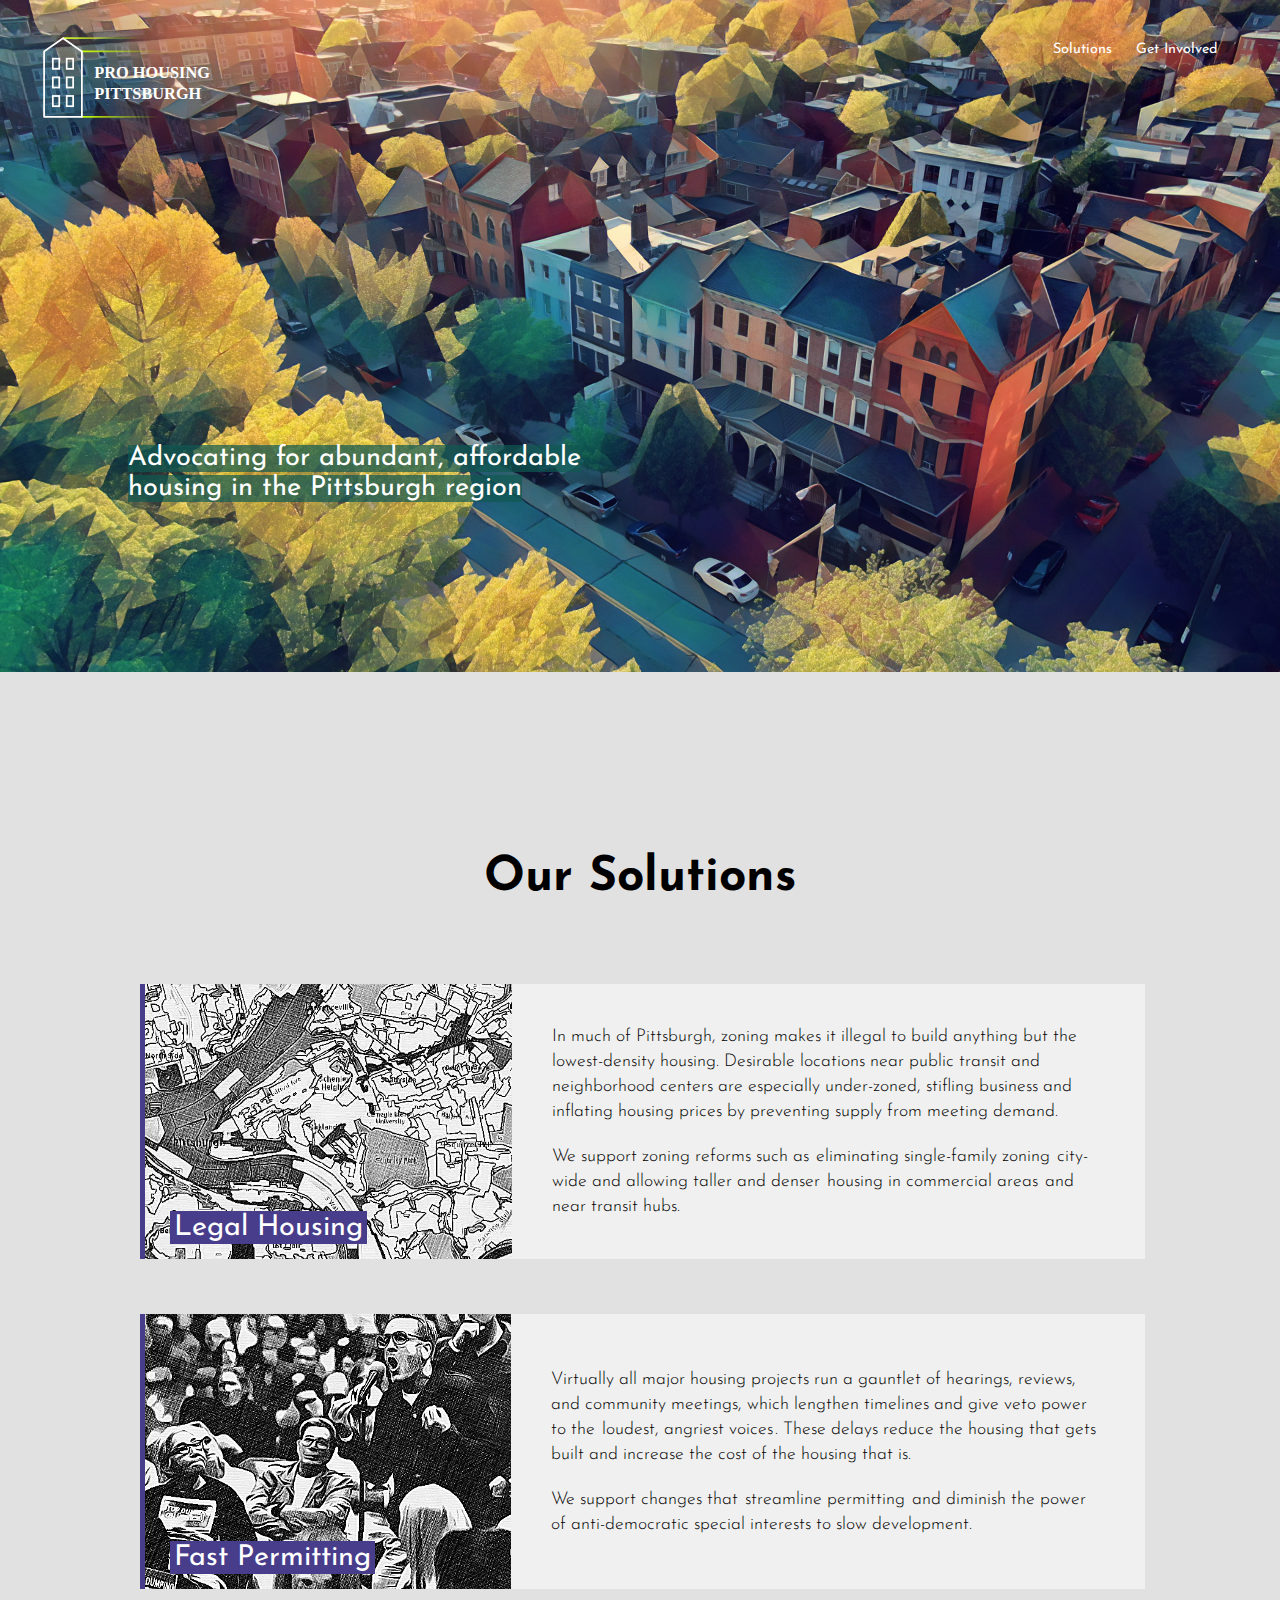
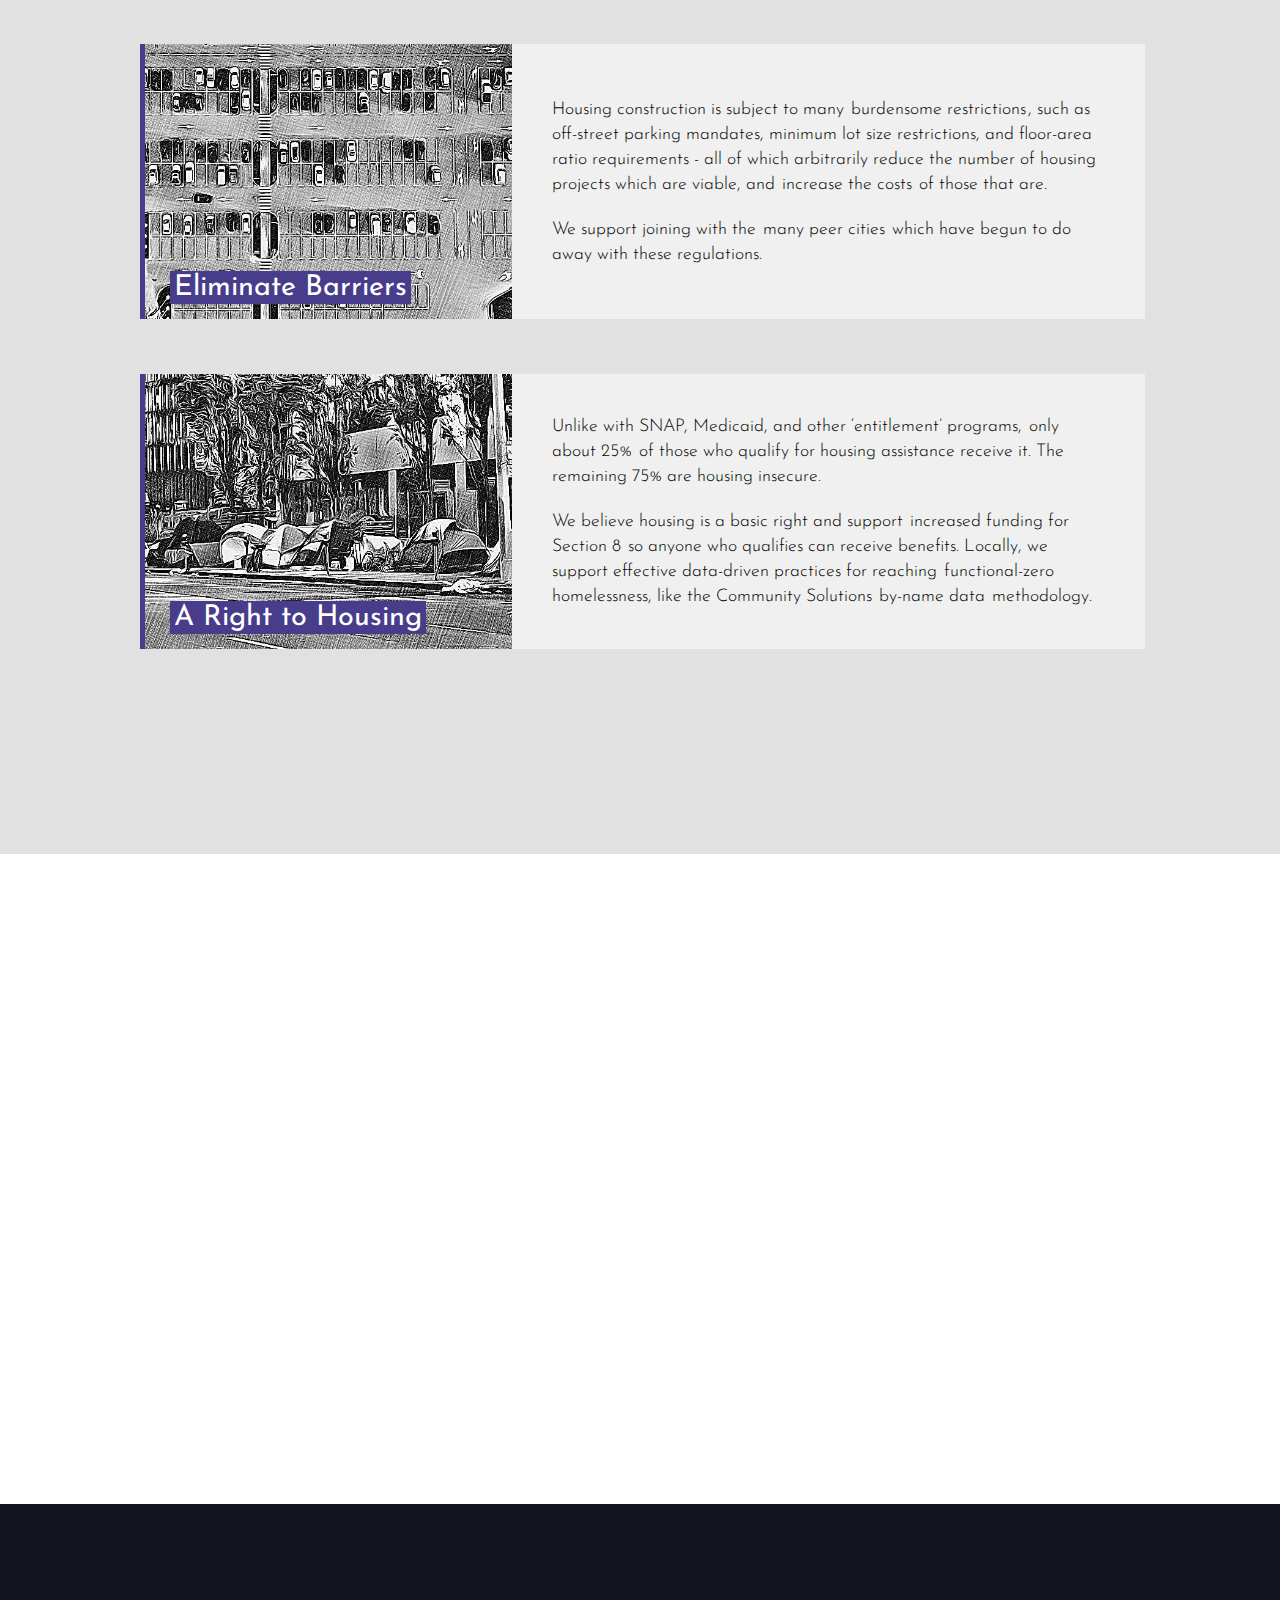
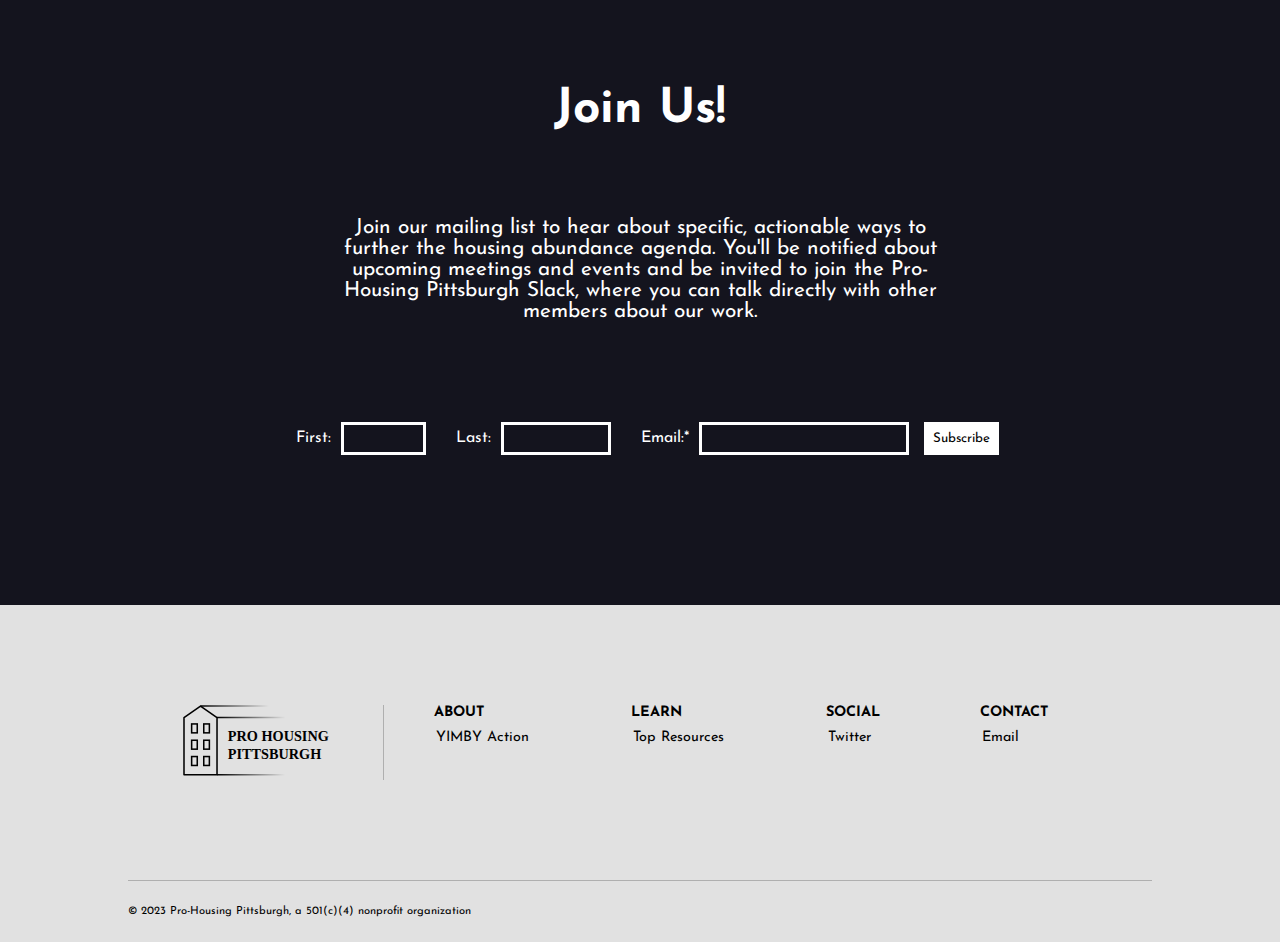
==== home.html @ b808aa14 "Remove extra files, better file structure" ====
<!DOCTYPE html>
<html lang="en">

<head>

    <meta charset="UTF-8">
    <title>Pro-Housing PGH</title>

    <!-- Load fonts from Google fonts -->
    <link rel="preconnect" href="https://fonts.googleapis.com">
    <link rel="preconnect" href="https://fonts.gstatic.com" crossorigin>
    <link href="https://fonts.googleapis.com/css2?family=Josefin+Sans:ital,wght@0,300;0,400;1,400&display=swap" rel="stylesheet">

    <!-- Load JQuery from Google hosted libraries -->
    <script src="https://ajax.googleapis.com/ajax/libs/jquery/3.6.3/jquery.min.js"></script>

    <!-- Load CSS stylesheet -->
    <link rel="stylesheet" type="text/css" href="css/style.css">

    <script>

        $(document).ready(function() {

            // Auto scroll to solutions section when link clicked
            $("#nav-link-solutions").click(function() {
                $("body,html").animate({
                    scrollTop : $("#section-solutions").offset().top
                }, 400);
            });

            // Auto scroll to get involved section when link clicked
            $("#nav-link-get-involved").click(function() {
                $("body,html").animate({
                    scrollTop : $("#section-get-involved").offset().top
                }, 1000);
            });

            // When we reach the solutions section the first time, fade in the boxes
            var fadeIn = false;

            // When we hover over one of the solution boxes, update the colors
            $(".solutions-card").hover(
                function() {
                    $(this).find(".solutions-card-content").addClass("active");
                    $(this).find(".card-header").addClass("active");
                    $(this).find(".emphasized-text").addClass("active");
                    $(this).find(".solutions-card-bottom-border").addClass("active");

                    $(this).find(".solutions-card-bottom-border").stop().css(
                        "background", "darkgreen"
                    ).css("border-color", "darkgreen").animate({
                        width:'100%'
                    }, "fast", "swing");

                }, function() {
                    $(".active").removeClass("active")
                    $(this).find(".solutions-card-bottom-border").css(
                        "background", "darkslateblue"
                    ).css(
                        "border-color", "darkslateblue"
                    ).animate(
                        {
                            width:'2%'
                        }, "fast", "swing", function() {
                            $(this).css("background", "transparent").css("border-color", "transparent");
                        }
                    );
                }
            );


        });

    </script>

</head>

<body>

    <!-- First page section, contains logo/nav bar and intro text -->
    <div id="section-intro" class="page-section">

        <!-- Wrap contents in a div so we can overlay things on image properly -->
        <div id="intro-section-wrapper">

            <!-- Background image for intro section -->
            <img id="intro-background-img" src="img/intro_background.png">

            <!-- Logo -->
            <img id="logo-img" src="img/logo/logo_header.svg">

            <div id="nav-bar">

                <a id="nav-link-solutions" class="nav-link">Solutions</a>
                <a id="nav-link-get-involved" class="nav-link">Get Involved</a>

            </div>

            <div id="intro-blurb-text"><span class="intro-text-shadow">Advocating for abundant, affordable housing in the Pittsburgh region</span></div>

        </div>

    </div>

    <!-- Third page section, contains info about "Out Solutions" -->
    <div id="section-solutions" class="page-section">

        <!-- Title for 'Our Solutions' section-->
        <div class="section-xx-title-wrapper">
            <h1>Our Solutions</h1>
        </div>

        <!-- Content for 'Problem' section-->
        <div id="section-solutions-content">

            <!-- "Housing Abundance" solution vertical -->
            <div id="solutions-abundance-vertical" class="solutions-card-wrapper">

                <!-- Cards for individual affordable housing solutions -->
                <div class="solutions-card">

                    <div class="solutions-card-content">

                        <div class="card-img-wrapper">
                            <img class="card-img" src="img/zoning_artwork.png">
                            <h3 id="card-header-1" class="card-header">Legal Housing</h3>
                        </div>

                        <div class="card-text">
                            <p>In much of Pittsburgh, zoning makes it illegal to build anything but the lowest-density housing. Desirable locations near public transit and neighborhood centers are especially under-zoned, stifling business and inflating housing prices by preventing supply from meeting demand.</p>
                            <p>We support zoning reforms such as <span class="emphasized-text"><a href="https://www.tandfonline.com/doi/full/10.1080/01944363.2019.1651216" target="_blank">eliminating single-family zoning</a></span> city-wide and allowing taller and denser <span class="emphasized-text"><a href="https://nlihc.org/resource/california-passes-bill-streamline-affordable-housing-production-commercial-zones" target="_blank">housing in commercial areas</a></span> and near transit hubs.</p>
                        </div>

                    </div>

                    <div class="solutions-card-bottom-border"></div>

                </div>

                <div class="solutions-card">

                    <div class="solutions-card-content">

                        <div class="card-img-wrapper">
                            <img class="card-img" src="img/hearing_artwork.png">
                            <h3 id="card-header-2" class="card-header">Fast Permitting</h3>
                        </div>

                        <div class="card-text">
                            <p>Virtually all major housing projects run a gauntlet of hearings, reviews, and community meetings, which lengthen timelines and give veto power to the <span class="emphasized-text"><a href="https://www.theatlantic.com/ideas/archive/2022/04/local-government-community-input-housing-public-transportation/629625/" target="_blank">loudest, angriest voices</a></span>. These delays reduce the housing that gets built and increase the cost of the housing that is.</p>
                            <p>We support changes that <span class="emphasized-text"><a href="https://nhc.org/policy-guide/expedited-permitting-and-review-the-basics/expedited-permitting-and-review-policies-encourage-affordable-development/" target="_blank">streamline permitting</a></span> and diminish the power of anti-democratic special interests to slow development.</p>
                        </div>

                    </div>

                    <div class="solutions-card-bottom-border"></div>

                </div>

                <div class="solutions-card">

                    <div class="solutions-card-content">

                        <div class="card-img-wrapper">
                            <img class="card-img" src="img/parking_artwork.png">
                            <h3 id="card-header-3" class="card-header">Eliminate Barriers</h3>
                        </div>

                        <div class="card-text">
                            <p>Housing construction is subject to many <span class="emphasized-text"><a href="https://www.planetizen.com/features/117584-four-low-hanging-fruit-zoning-reforms" target="_blank"> burdensome restrictions</a></span>, such as off-street parking mandates, minimum lot size restrictions, and floor-area ratio requirements - all of which arbitrarily reduce the number of housing projects which are viable, and <span class="emphasized-text"><a href="https://www.planning.org/planning/2022/spring/a-business-case-for-dropping-parking-minimums/" target="_blank">increase the costs</a></span> of those that are.</p>
                            <p>We support joining with the <span class="emphasized-text"><a href="https://parkingreform.org/resources/mandates-map/" target="_blank">many peer cities</a></span> which have begun to do away with these regulations.</p>
                        </div>

                    </div>

                    <div class="solutions-card-bottom-border"></div>

                </div>

                <!-- Cards for individual affordable housing solutions -->
                <div class="solutions-card">

                    <div class="solutions-card-content">

                        <div class="card-img-wrapper">
                            <img class="card-img" src="img/homeless_artwork.png">
                            <h3 id="card-header-4" class="card-header">A Right to Housing</h3>
                        </div>

                        <div class="card-text">
                            <p>Unlike with SNAP, Medicaid, and other ‘entitlement’ programs, <span class="emphasized-text"><a href="https://www.vox.com/2014/5/31/5764262/76-percent-of-people-who-qualify-for-housing-aid-dont-get-it" target="_blank">only about 25%</a></span> of those who qualify for housing assistance receive it. The remaining 75% are housing insecure.</p>
                            <p>We believe housing is a basic right and support <span class="emphasized-text"><a href="https://www.vox.com/2020/7/9/21316912/joe-biden-housing-plan-section-8" target="_blank">increased funding for Section 8</a></span> so anyone who qualifies can receive benefits. Locally, we support effective data-driven practices for reaching <span class="emphasized-text"><a href="https://community.solutions/built-for-zero/functional-zero/" target="_blank">functional-zero</a></span> homelessness, like the Community Solutions <span class="emphasized-text"><a href="https://community.solutions/quality-by-name-data/" target="_blank">by-name data</a></span> methodology.</p>
                        </div>

                    </div>

                    <div class="solutions-card-bottom-border"></div>

                </div>

            </div>

        </div>

    </div>

    <!-- Mid-screen image to break up page -->
    <div class="page-section img-parallax-wrapper">
    </div>

    <!-- Fourth page section, contains info about how to "Get Involved" -->
    <div id="section-get-involved" class="page-section">

        <!-- Title for 'Our Solutions' section-->
        <div class="section-xx-title-wrapper">
            <h1>Join Us!</h1>
        </div>

        <!-- Mailchimp signup form START -->
        <div id="get-involved-content">

            <div id="get-involved-text">
                Join our mailing list to hear about specific, actionable ways to further the housing abundance agenda. You'll be notified about upcoming meetings and events and be invited to join the Pro-Housing Pittsburgh Slack, where you can talk directly with other members about our work.
            </div>

            <!-- Form containing name and email entry boxes -->
            <form action="https://gmail.us21.list-manage.com/subscribe/post?u=270a55081df7a0a743f681827&amp;id=89d2622dd1&amp;f_id=00e0d3e1f0" method="post" id="mc-embedded-subscribe-form" name="mc-embedded-subscribe-form" class="validate" target="_blank" novalidate>

                <!-- Div wrapper for form elements so we can format them nicely-->
                <div id="mc-signup-form-wrapper">

                    <!-- First name entry box -->
                    <div class="mc-field-group">
                        <label for="mce-FNAME">First:</label>
                        <input type="text" value="" name="FNAME" class="" id="mce-FNAME">
                        <span id="mce-FNAME-HELPERTEXT" class="helper_text"></span>
                    </div>

                    <!-- Last name entry box -->
                    <div class="mc-field-group">
                        <label for="mce-LNAME">Last:</label>
                        <input type="text" value="" name="LNAME" class="" id="mce-LNAME">
                        <span id="mce-LNAME-HELPERTEXT" class="helper_text"></span>
                    </div>

                    <!-- Email entry box -->
                    <div class="mc-field-group">
                        <label for="mce-EMAIL">Email:*</label>
                        <input type="email" value="" name="EMAIL" class="required email" id="mce-EMAIL" required>
                        <span id="mce-EMAIL-HELPERTEXT" class="helper_text"></span>
                    </div>

                    <div id="mce-responses" class="clear foot">
                        <div class="response" id="mce-error-response" style="display:none"></div>
                        <div class="response" id="mce-success-response" style="display:none"></div>
                    </div>

                    <!-- real people should not fill this in and expect good things - do not remove this or risk form bot signups-->
                    <div style="position: absolute; left: -5000px;" aria-hidden="true"><input type="text" name="b_270a55081df7a0a743f681827_89d2622dd1" tabindex="-1" value=""></div>

                    <!-- 'Subscribe' button -->
                    <div class="optionalParent">
                        <div class="clear foot">
                            <input type="submit" value="Subscribe" name="subscribe" id="mc-embedded-subscribe" class="button">
                        </div>
                    </div>

                </div>

            </form>

        </div>

        <!-- Mailchimp-provided script for validating form contents-->
        <script type='text/javascript' src='//s3.amazonaws.com/downloads.mailchimp.com/js/mc-validate.js'></script><script type='text/javascript'>(function($) {window.fnames = new Array(); window.ftypes = new Array();fnames[0]='EMAIL';ftypes[0]='email';fnames[1]='FNAME';ftypes[1]='text';fnames[2]='LNAME';ftypes[2]='text';fnames[3]='ADDRESS';ftypes[3]='address';fnames[4]='PHONE';ftypes[4]='phone';fnames[5]='BIRTHDAY';ftypes[5]='birthday';}(jQuery));var $mcj = jQuery.noConflict(true);</script>

        <!--Mailchimp signup form END -->

    </div>

    <!-- Footer section, contains links, info, addresses, etc. -->
    <div id="section-footer" class="page-section">

        <div id="footer-contents">

            <img id="logo-footer" src="img/logo/logo_black.svg">

            <!-- 'About' vertical -->
            <div class="footer-vertical">
                <h1 class="footer-vertical-heading">About</h1>
                <a href="https://yimbyaction.org/2021/" target="_blank">YIMBY Action</a>
            </div>

            <!-- 'Learn' vertical -->
            <div class="footer-vertical">
                <h1 class="footer-vertical-heading">Learn</h1>
                <a href="https://yimbyaction.org/2021/top-resources/">Top Resources</a>
            </div>

            <!-- 'Social' vertical -->
            <div class="footer-vertical">
                <h1 class="footer-vertical-heading">Social</h1>
                <a href="https://twitter.com/ProHousingPgh" target="_blank">Twitter</a>
            </div>

            <!-- 'Contact' vertical -->
            <div class="footer-vertical">
                <h1 class="footer-vertical-heading">Contact</h1>
                <a href="mailto:prohousingpgh@gmail.com">Email</a>
            </div>

        </div>

        <div id="copyright-section">
            <div id="copyright-text-wrapper">
                <span>&copy; 2023 Pro-Housing Pittsburgh, a 501(c)(4) nonprofit organization</span>
            </div>
        </div>


    </div>

</body>
</html>
---- css/style.css ----
:root {
    --color-primary: rgb(20, 20, 30);
    --color-secondary: rgb(225, 225, 225);
    --bg-color-card: rgb(240, 240, 240);
    --font-color-on-dark: white;
    --font-color-on-light: black;
}

html {
    font-family: "Josefin Sans", "sans-serif";
}

body {
    margin: 0;
}

body::-webkit-scrollbar {
    display: none;  /* Safari and Chrome */
}

a {
    text-decoration: none;
    border: 2px solid rgb(0, 0, 0, 0);
}

a:link, a:visited, a:active {
    color: inherit;
}

a:hover {
    border-bottom-color: inherit;
    border-bottom: 2px solid;
}

.page-section {
    width: 100%;
    padding: 150px 0;
}

#section-intro {
    background-color: var(--color-primary);
    color: var(--font-color-on-dark);
    padding: 0;
}

#section-solutions {
    background-color: var(--color-secondary);
    color: var(--font-color-on-light);
}

#section-get-involved {
    background-color: var(--color-primary);
    color: var(--font-color-on-dark);
}

#section-footer {
    background-color: var(--color-secondary);
    color: var(--font-color-on-light);
    padding: 100px 0 25px 0;
}

#intro-section-wrapper {
    position: relative;
}

#intro-background-img {
    width: 100%;
    display: block;
}

#header-bar {
    width: 100%;
}

#logo-img {
    height: 125px;
    position: absolute;
    top: 15px;
    left: 5px;
}

#nav-bar {
    display: flex;
    flex-direction: row;
    align-items: center;
    justify-content: space-between;
    position: absolute;
    top: 40px;
    right: 50px;
}

#section-intro a {
    font-size: 0.9rem;
    margin: 0 10px;
    cursor: pointer;
}

#intro-blurb-text {
    font-size: 1.7rem;
    width: 40%;
    min-width: 400px;
    position: absolute;
    left: 10%;
    bottom: 25%;
    line-height: 30px;
}

.intro-text-shadow {
    background: rgba(16,88,81, 0.7);
}

.section-xx-title-wrapper {
    display: flex;
    flex-direction: column;
    align-items: center;
    justify-content: center;
}

.section-xx-title-wrapper h1 {
    font-size: 3.0rem;
}

#section-solutions-content {
    display: flex;
    flex-direction: row;
    align-items: center;
    justify-content: center;
    padding-top: 50px;
}

.solutions-card-wrapper {
    display: flex;
    flex-direction: column;
    align-items: center;
    justify-content: center;
    width: 95%;
    max-width: 1000px;
    min-width: 300px;
}

.solutions-card {
    height: 280px;
    width: 100%;
    margin: 0 0 50px 0;
    display: flex;
    flex-direction: column;
}

.solutions-card-content {
    height: 275px;
    width: 100%;
    display: flex;
    border-left: 5px solid darkslateblue;
    background-color: var(--bg-color-card);
}

.solutions-card-content.active {
    border-color: darkgreen;
}

.solutions-card a:hover {
    border-bottom: none;
    background: darkgreen;
    color: white;
}

.solutions-card-bottom-border {
    height: 5px;
    width: 2%;
    border-left: 5px solid transparent;
    background: transparent;
}

.solutions-card-bottom-border.active {
    background: darkgreen;
    border-color: darkgreen;
}

.card-img-wrapper {
    height: 100%;
    position: relative;
}

.card-img {
    height: 100%;
    object-fit: cover;
}

.card-header {
    position: absolute;
    font-size: 1.8rem;
    bottom: 0;
    padding: 2px 4px;
    text-align: center;
    color: white;
    margin: 0 0 15px 25px;
    font-weight: 400;
    background: darkslateblue;
}

.card-header.active {
    background: darkgreen;
}

.card-text {
    width: 100%;
    display: flex;
    flex-direction: column;
    align-items: center;
    justify-content: center;
    padding: 40px;
}

.card-text p {
    width: 100%;
    text-align: left;
    font-size: 1.1rem;
    font-weight: 300;
    line-height: 25px;
    margin: 10px 0;
}

.emphasized-text.active {
    text-decoration: underline;
    color: darkgreen;
}

#get-involved-content {
    display: flex;
    flex-direction: column;
    align-items: center;
    justify-content: center;
}

#get-involved-text {
    margin: 50px 0 100px 0;
    text-align: center;
    width: 50%;
    font-size: 1.3rem;
}

#mc-signup-form-wrapper {
    display: flex;
    flex-direction: row;
    align-items: baseline;
    justify-content: center;
}

.mc-field-group {
    padding: 0 15px;
}

.mc-field-group label {
    margin-right: 5px;
}

.mc-field-group input {
    background-color: rgba(0, 0, 0, 0);
    color: var(--font-color-on-dark);
    border: 3px solid var(--font-color-on-dark);
    height: 25px;
    font-family: "Josefin Sans", "sans-serif";
}

.mce_inline_error {
    margin-top: 10px;
    text-align: center;
    font-style: italic;
    color: palevioletred;
}

#mce-FNAME {
    width: 75px;
}

#mce-LNAME {
    width: 100px;
}

#mce-EMAIL {
    width: 200px;
}

#mc-embedded-subscribe {
    background-color: white;
    height: 33px;
    color: black;
    border: 3px solid var(--font-color-on-dark);
    font-family: "Josefin Sans", "sans-serif";
}

#footer-contents {
    display: flex;
    flex-direction: row;
    align-items: start;
    justify-content: center;
}

#logo-footer {
    height: 75px;
    padding-right: 50px;
    border-right: 1px solid rgb(175, 175, 175);
}

.footer-vertical {
    display: flex;
    flex-direction: column;
    justify-content: center;
    padding: 0 50px;
}

.footer-vertical-heading {
    text-transform: uppercase;
    font-size: 0.9rem;
    margin-top: 0px;
    margin-bottom: 3px;
}

.footer-vertical a {
    font-size: 0.9rem;
    margin-top: 5px;
    width: fit-content;
}

#copyright-section {
    display: flex;
    align-items: center;
    justify-content: center;

}

#copyright-text-wrapper {
    width: 80%;
    margin-top: 100px;
    padding-top: 25px;
    border-top: 1.0px solid rgb(175, 175, 175);
    font-size: 0.7rem;
}

#copyright-text-wrapper a:hover {
    border-bottom: 1px solid;
}

.section-xx-footer {
    width: 100%;
    margin-top: 75px;
    display: flex;
    align-items: center;
    justify-content: center;
}

.img-parallax-wrapper {
    /* The image used */
    background-image: url("../img/home_midscreen.png");

    /* Set a specific height */
    min-height: 350px;

    /* Create the parallax scrolling effect */
    background-attachment: fixed;
    background-position: center;
    background-repeat: no-repeat;
    background-size: cover;
}
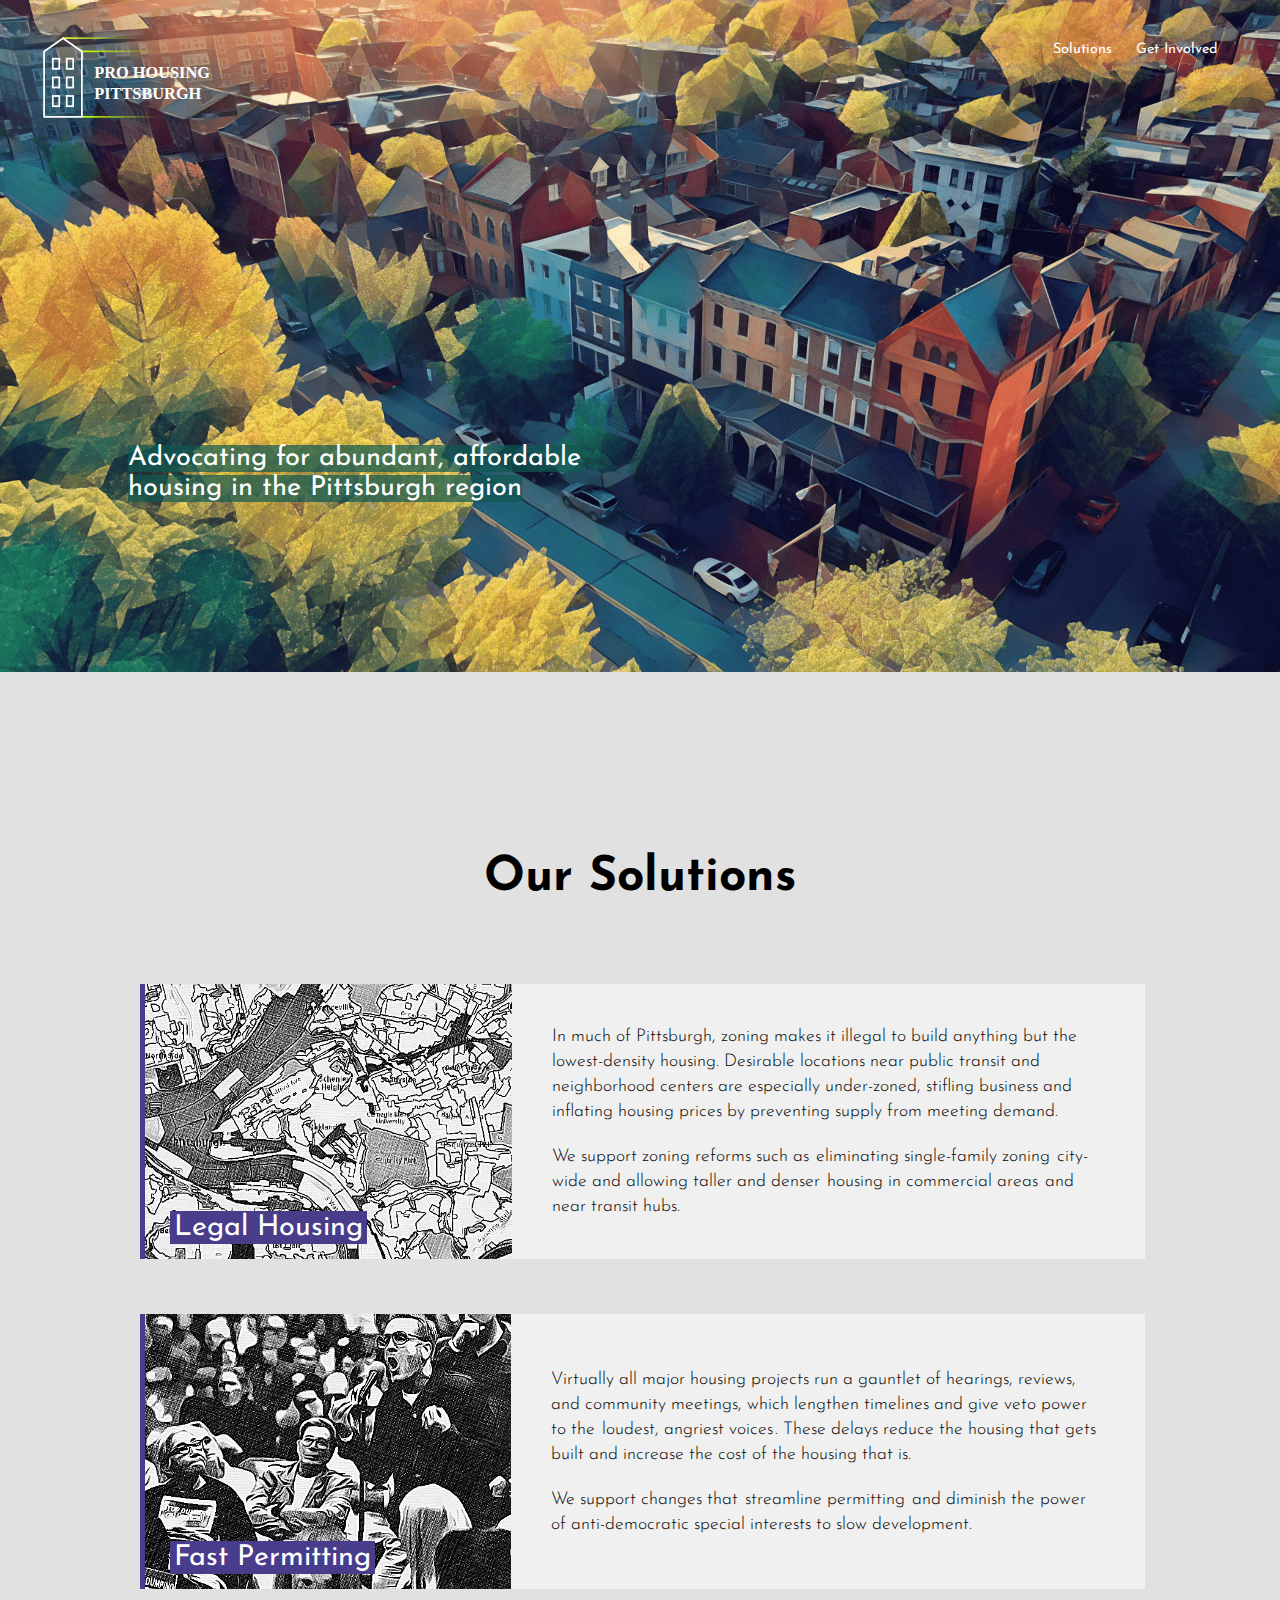
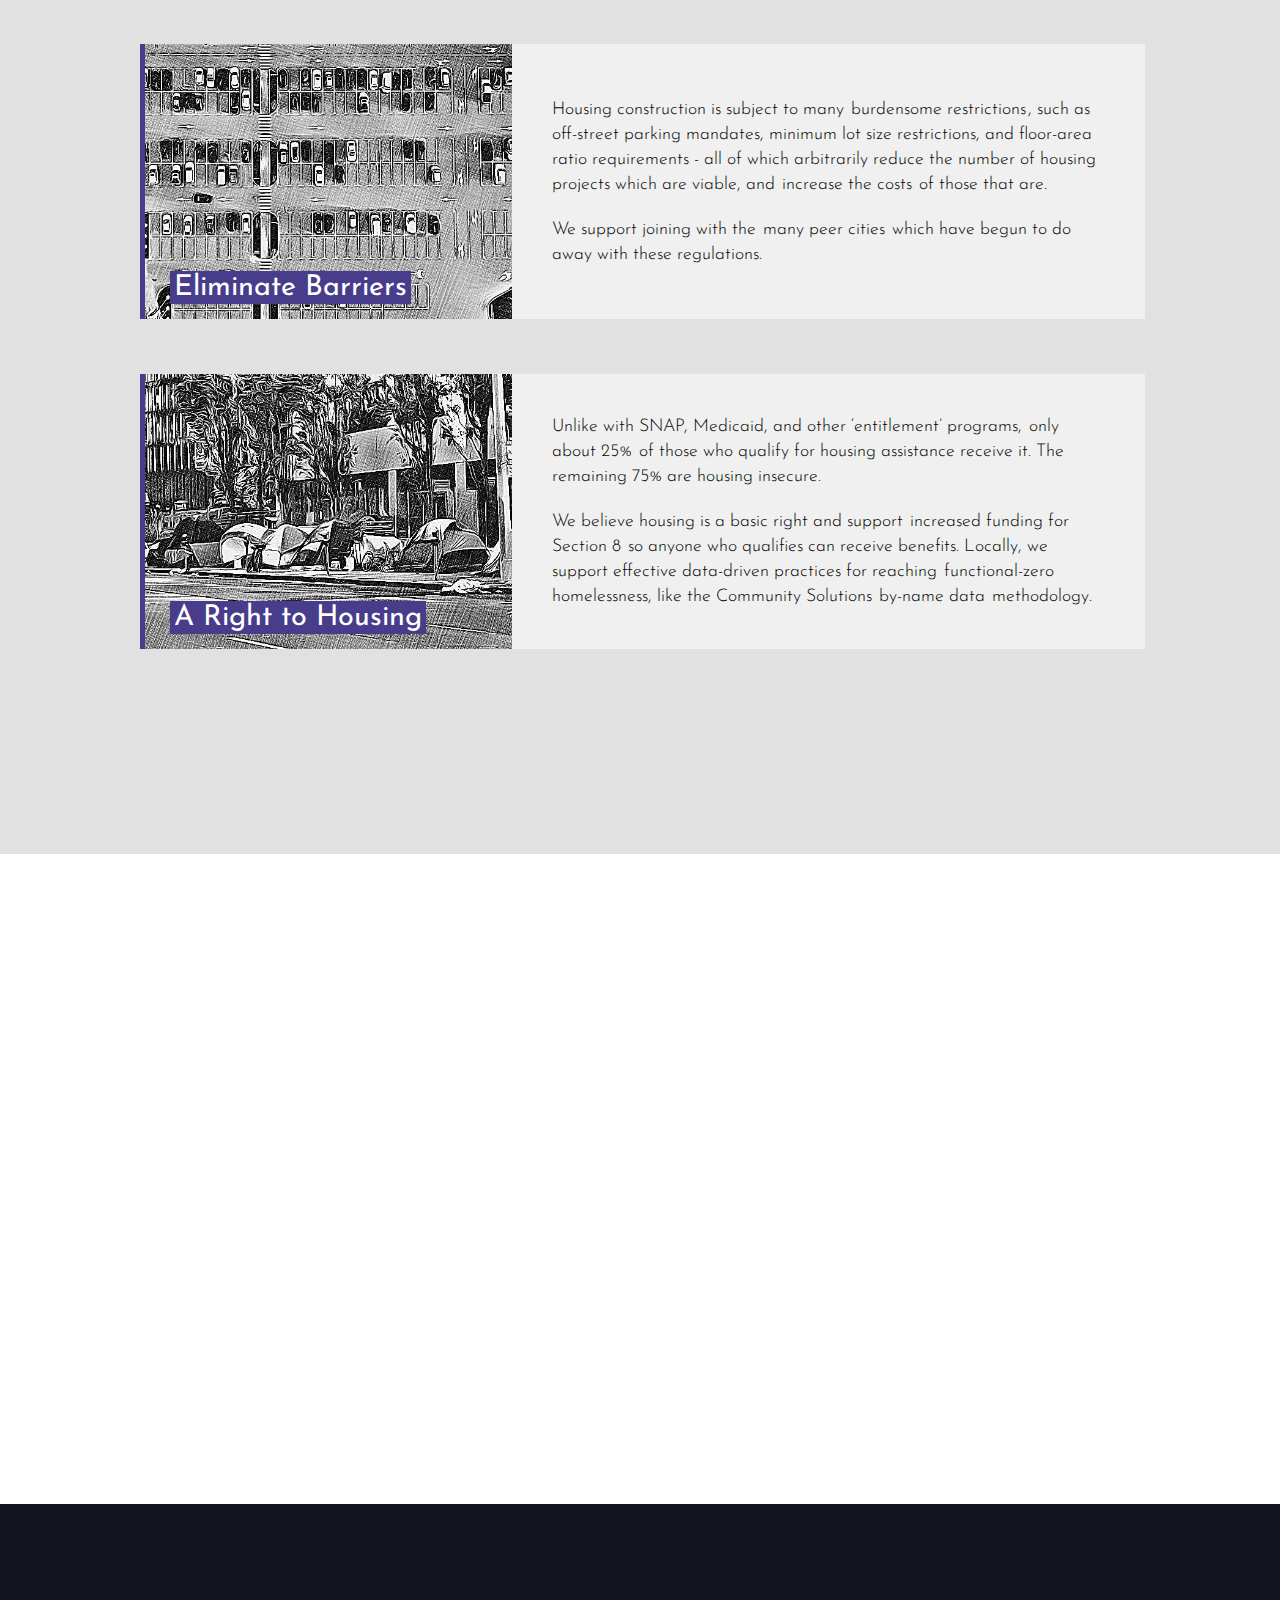
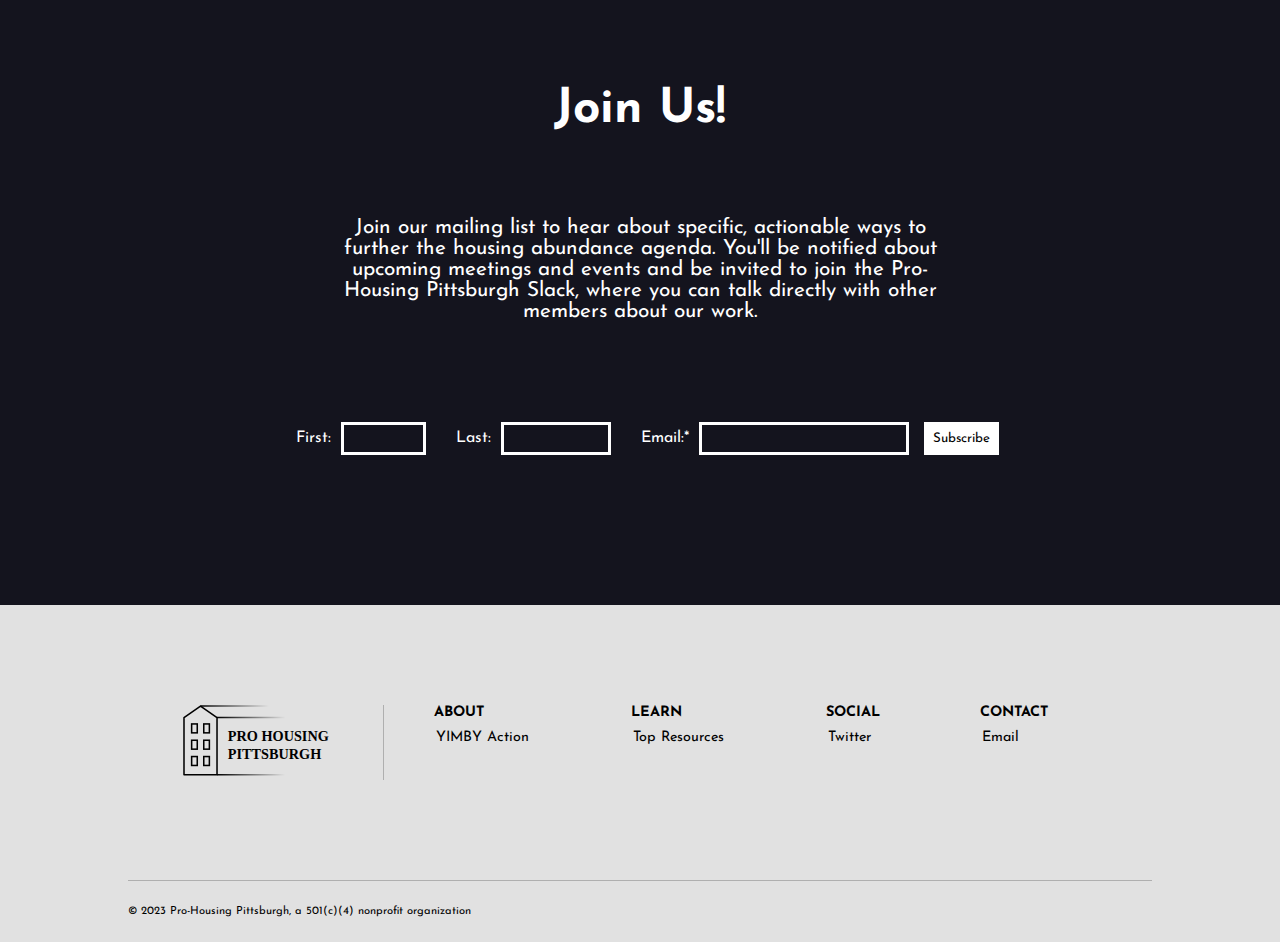
==== commit e7eec1d5: "Compressed images, major load speed improvement" ====
--- a/home.html
+++ b/home.html
@@ -3,8 +3,11 @@
 
 <head>
 
+    <!-- Page title, text displayed in browser tab-->
+    <title>Pro-Housing PGH</title>
+
+    <!-- Metadata-->
     <meta charset="UTF-8">
-    <title>Pro-Housing PGH</title>
 
     <!-- Load fonts from Google fonts -->
     <link rel="preconnect" href="https://fonts.googleapis.com">
@@ -14,64 +17,11 @@
     <!-- Load JQuery from Google hosted libraries -->
     <script src="https://ajax.googleapis.com/ajax/libs/jquery/3.6.3/jquery.min.js"></script>
 
+    <!-- Custom Javascript, implements event handlers, animation, etc. -->
+    <script src="js/script.js"></script>
+
     <!-- Load CSS stylesheet -->
     <link rel="stylesheet" type="text/css" href="css/style.css">
-
-    <script>
-
-        $(document).ready(function() {
-
-            // Auto scroll to solutions section when link clicked
-            $("#nav-link-solutions").click(function() {
-                $("body,html").animate({
-                    scrollTop : $("#section-solutions").offset().top
-                }, 400);
-            });
-
-            // Auto scroll to get involved section when link clicked
-            $("#nav-link-get-involved").click(function() {
-                $("body,html").animate({
-                    scrollTop : $("#section-get-involved").offset().top
-                }, 1000);
-            });
-
-            // When we reach the solutions section the first time, fade in the boxes
-            var fadeIn = false;
-
-            // When we hover over one of the solution boxes, update the colors
-            $(".solutions-card").hover(
-                function() {
-                    $(this).find(".solutions-card-content").addClass("active");
-                    $(this).find(".card-header").addClass("active");
-                    $(this).find(".emphasized-text").addClass("active");
-                    $(this).find(".solutions-card-bottom-border").addClass("active");
-
-                    $(this).find(".solutions-card-bottom-border").stop().css(
-                        "background", "darkgreen"
-                    ).css("border-color", "darkgreen").animate({
-                        width:'100%'
-                    }, "fast", "swing");
-
-                }, function() {
-                    $(".active").removeClass("active")
-                    $(this).find(".solutions-card-bottom-border").css(
-                        "background", "darkslateblue"
-                    ).css(
-                        "border-color", "darkslateblue"
-                    ).animate(
-                        {
-                            width:'2%'
-                        }, "fast", "swing", function() {
-                            $(this).css("background", "transparent").css("border-color", "transparent");
-                        }
-                    );
-                }
-            );
-
-
-        });
-
-    </script>
 
 </head>
 
